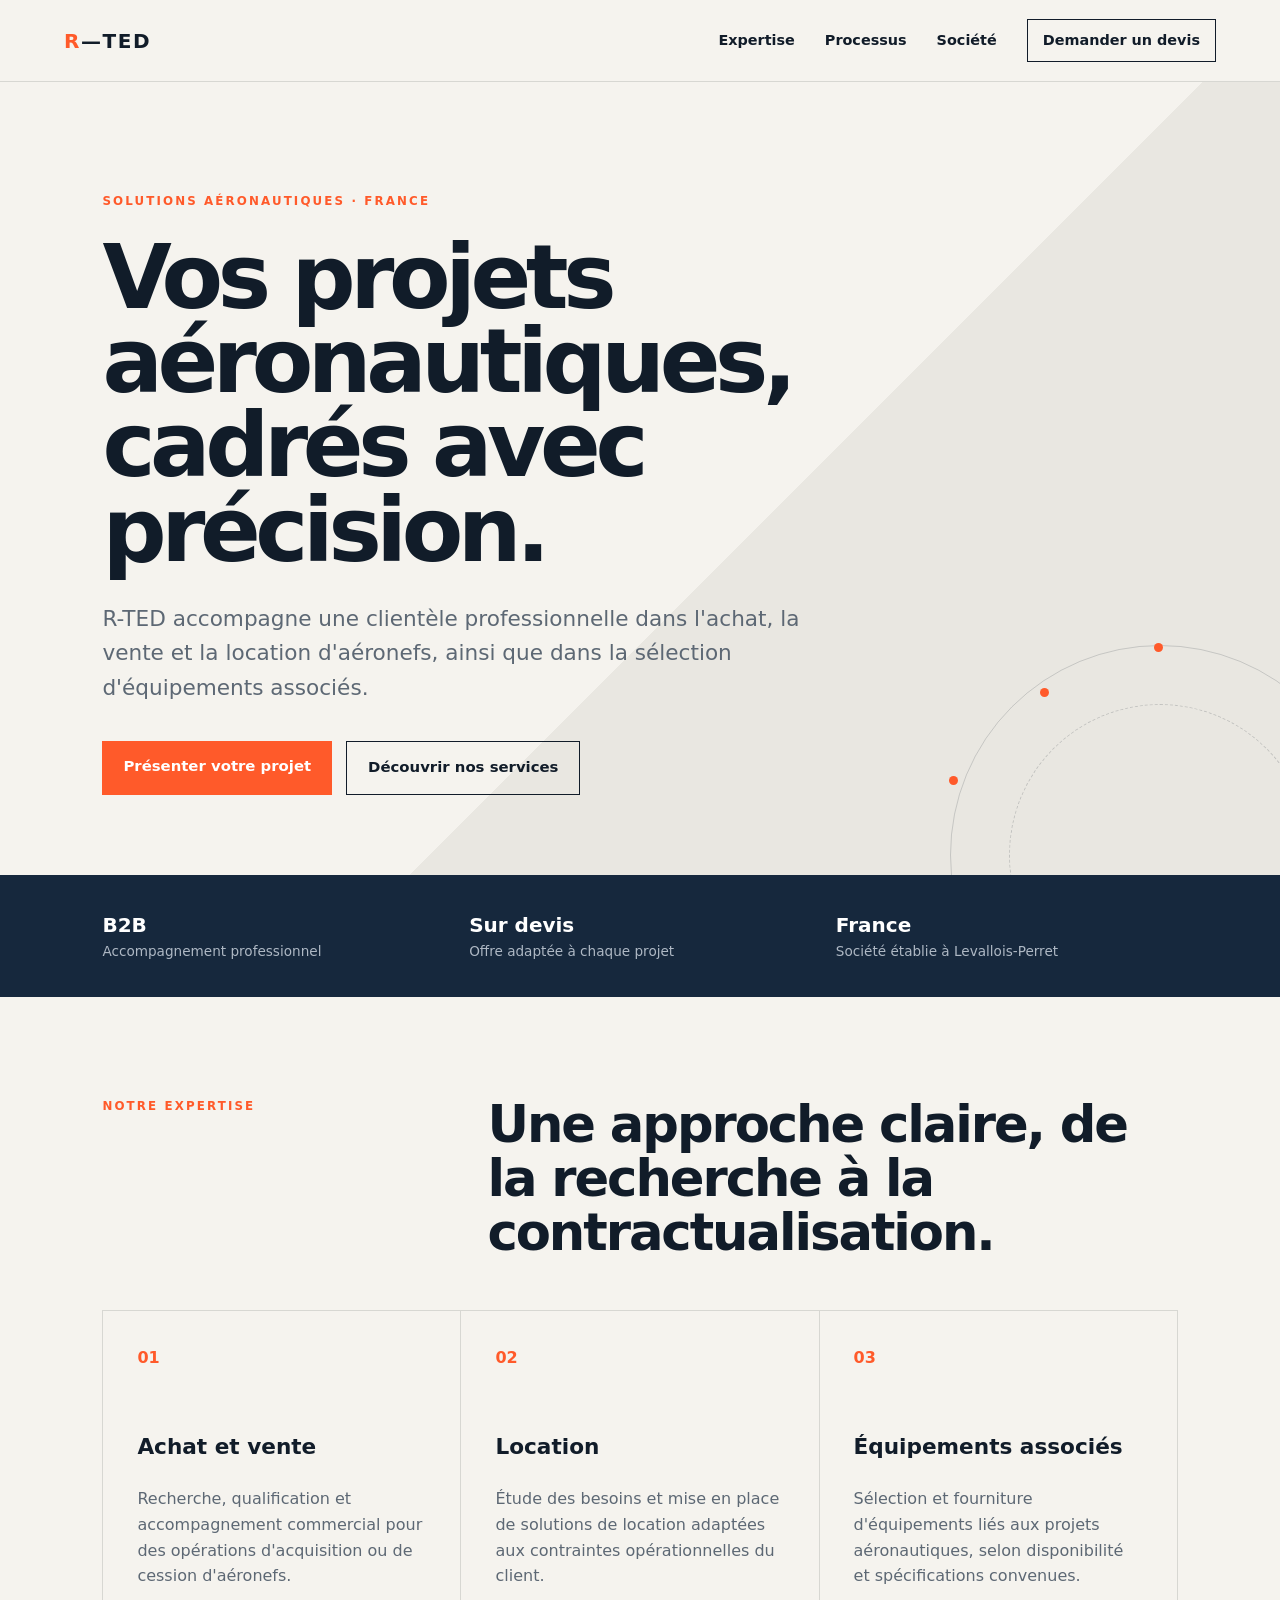
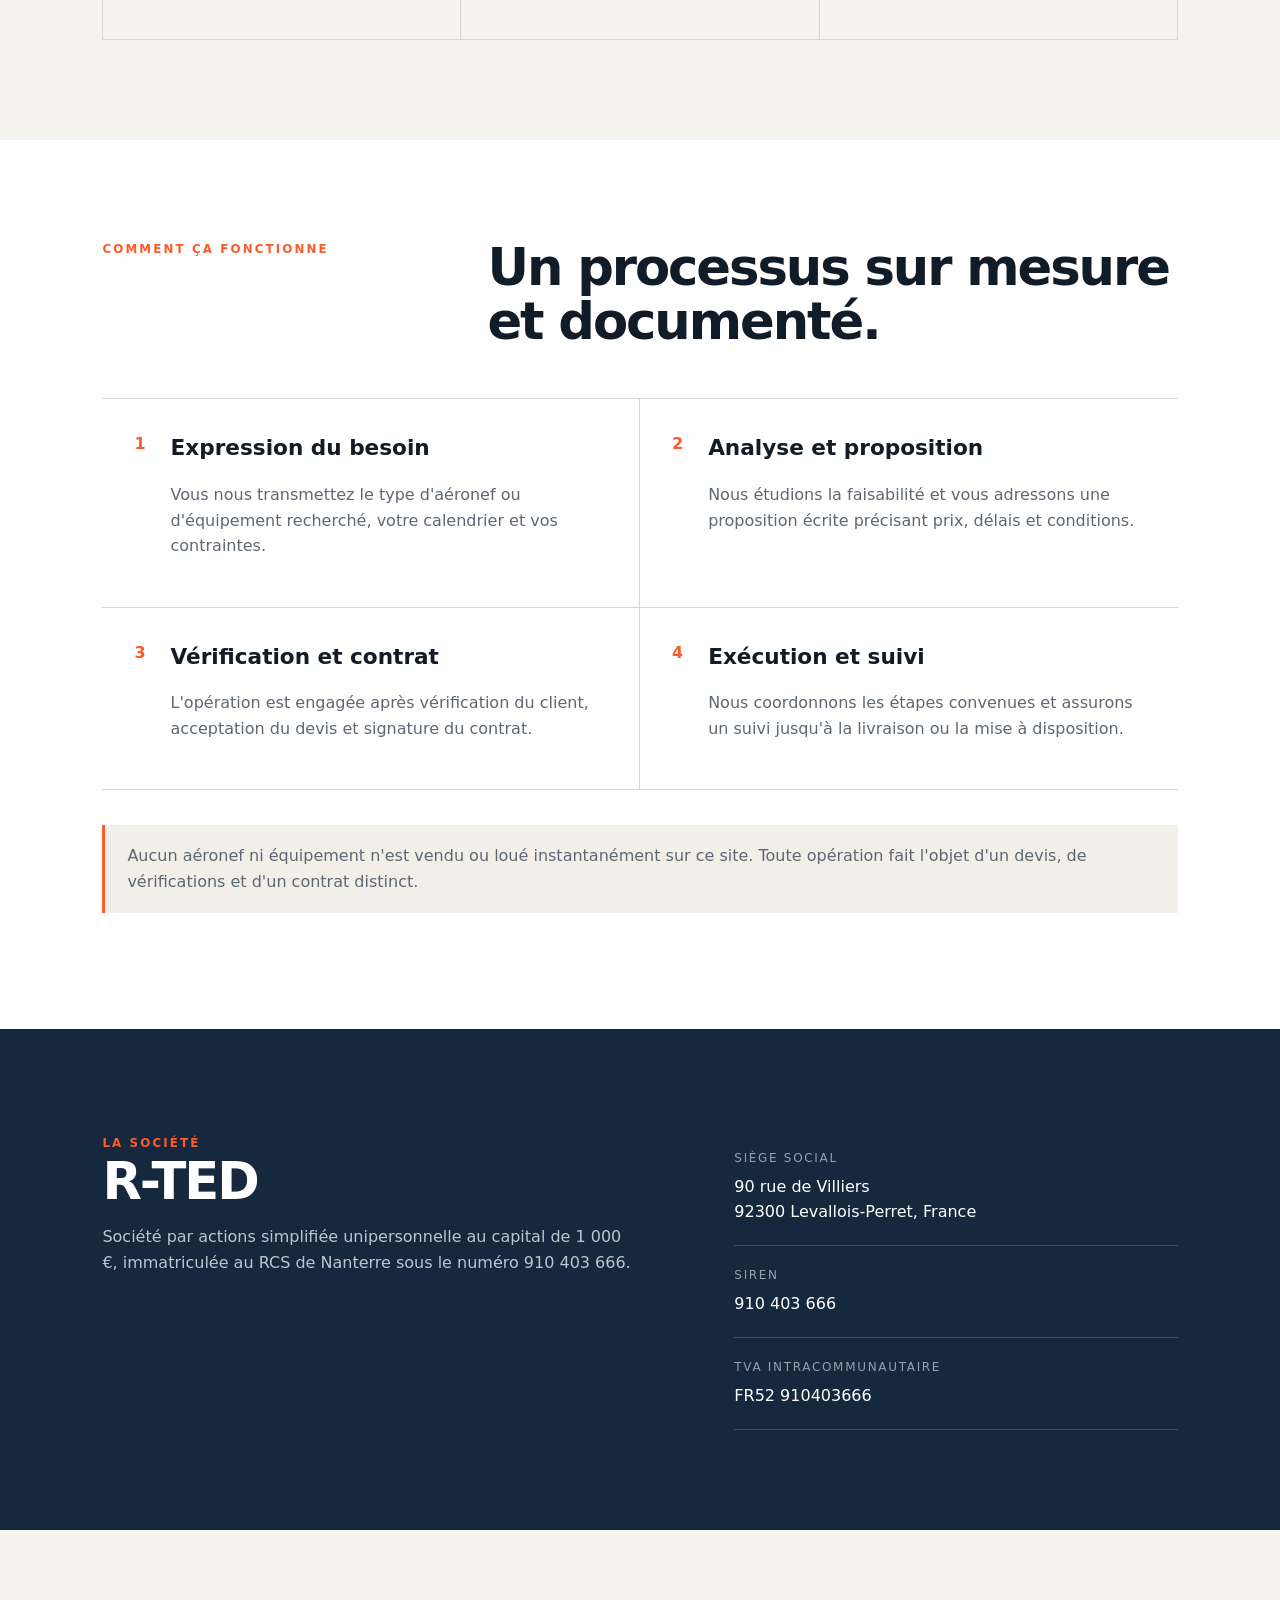
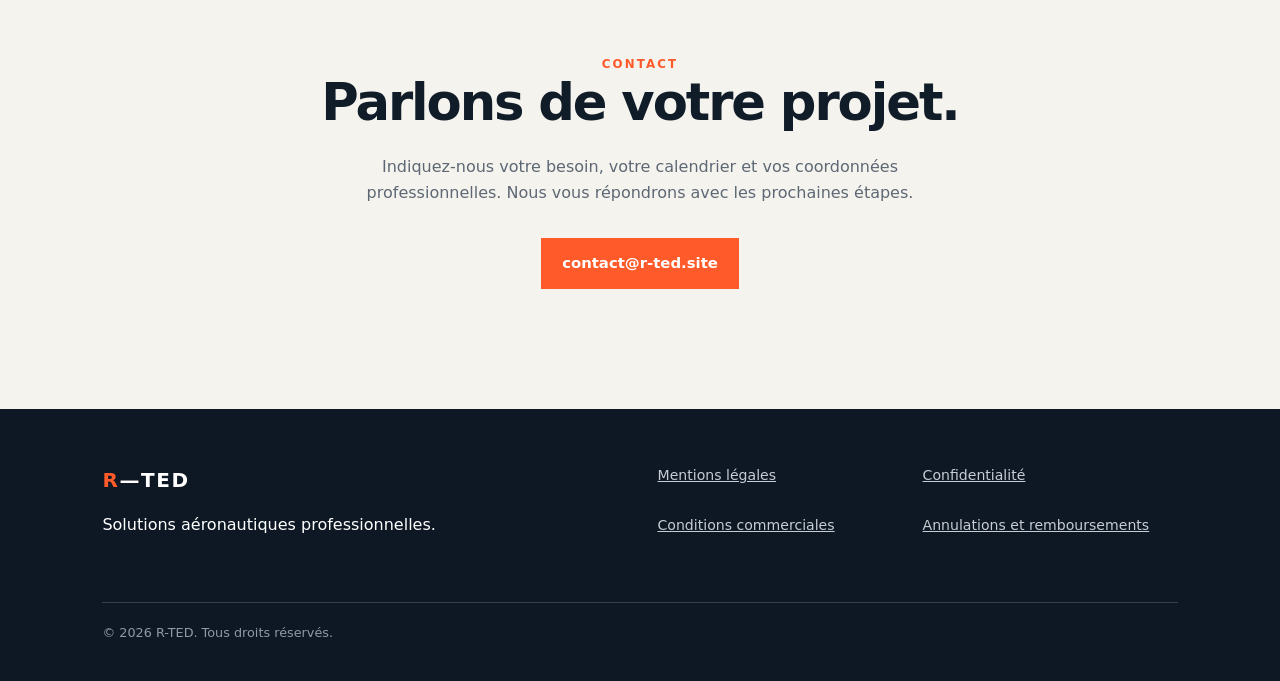
==== index.html @ b3099385 "Publish R-TED website" ====
<!doctype html>
<html lang="fr">
<head>
  <meta charset="utf-8">
  <meta name="viewport" content="width=device-width, initial-scale=1">
  <meta name="description" content="R-TED accompagne les professionnels dans l'achat, la vente et la location d'aéronefs et d'équipements associés.">
  <title>R-TED — Solutions aéronautiques professionnelles</title>
  <link rel="stylesheet" href="styles.css">
</head>
<body>
  <header class="site-header">
    <a class="brand" href="index.html" aria-label="Accueil R-TED"><span>R</span>—TED</a>
    <button class="menu-toggle" aria-expanded="false" aria-controls="nav">Menu</button>
    <nav id="nav" aria-label="Navigation principale">
      <a href="#expertise">Expertise</a>
      <a href="#processus">Processus</a>
      <a href="#societe">Société</a>
      <a class="nav-cta" href="#contact">Demander un devis</a>
    </nav>
  </header>

  <main>
    <section class="hero">
      <div class="eyebrow">Solutions aéronautiques · France</div>
      <h1>Vos projets aéronautiques, cadrés avec précision.</h1>
      <p class="hero-copy">R-TED accompagne une clientèle professionnelle dans l'achat, la vente et la location d'aéronefs, ainsi que dans la sélection d'équipements associés.</p>
      <div class="hero-actions">
        <a class="button primary" href="mailto:contact@r-ted.site?subject=Demande%20de%20devis%20R-TED">Présenter votre projet</a>
        <a class="button secondary" href="#expertise">Découvrir nos services</a>
      </div>
      <div class="flight-path" aria-hidden="true"><span></span><i></i><b></b></div>
    </section>

    <section class="stats" aria-label="Informations clés">
      <div><strong>B2B</strong><span>Accompagnement professionnel</span></div>
      <div><strong>Sur devis</strong><span>Offre adaptée à chaque projet</span></div>
      <div><strong>France</strong><span>Société établie à Levallois-Perret</span></div>
    </section>

    <section class="section" id="expertise">
      <div class="section-heading">
        <span class="kicker">Notre expertise</span>
        <h2>Une approche claire, de la recherche à la contractualisation.</h2>
      </div>
      <div class="cards">
        <article><span class="number">01</span><h3>Achat et vente</h3><p>Recherche, qualification et accompagnement commercial pour des opérations d'acquisition ou de cession d'aéronefs.</p></article>
        <article><span class="number">02</span><h3>Location</h3><p>Étude des besoins et mise en place de solutions de location adaptées aux contraintes opérationnelles du client.</p></article>
        <article><span class="number">03</span><h3>Équipements associés</h3><p>Sélection et fourniture d'équipements liés aux projets aéronautiques, selon disponibilité et spécifications convenues.</p></article>
      </div>
    </section>

    <section class="section process" id="processus">
      <div class="section-heading">
        <span class="kicker">Comment ça fonctionne</span>
        <h2>Un processus sur mesure et documenté.</h2>
      </div>
      <ol>
        <li><span>1</span><div><h3>Expression du besoin</h3><p>Vous nous transmettez le type d'aéronef ou d'équipement recherché, votre calendrier et vos contraintes.</p></div></li>
        <li><span>2</span><div><h3>Analyse et proposition</h3><p>Nous étudions la faisabilité et vous adressons une proposition écrite précisant prix, délais et conditions.</p></div></li>
        <li><span>3</span><div><h3>Vérification et contrat</h3><p>L'opération est engagée après vérification du client, acceptation du devis et signature du contrat.</p></div></li>
        <li><span>4</span><div><h3>Exécution et suivi</h3><p>Nous coordonnons les étapes convenues et assurons un suivi jusqu'à la livraison ou la mise à disposition.</p></div></li>
      </ol>
      <p class="notice">Aucun aéronef ni équipement n'est vendu ou loué instantanément sur ce site. Toute opération fait l'objet d'un devis, de vérifications et d'un contrat distinct.</p>
    </section>

    <section class="section company" id="societe">
      <div>
        <span class="kicker">La société</span>
        <h2>R-TED</h2>
        <p>Société par actions simplifiée unipersonnelle au capital de 1 000 €, immatriculée au RCS de Nanterre sous le numéro 910 403 666.</p>
      </div>
      <dl>
        <div><dt>Siège social</dt><dd>90 rue de Villiers<br>92300 Levallois-Perret, France</dd></div>
        <div><dt>SIREN</dt><dd>910 403 666</dd></div>
        <div><dt>TVA intracommunautaire</dt><dd>FR52 910403666</dd></div>
      </dl>
    </section>

    <section class="contact" id="contact">
      <span class="kicker">Contact</span>
      <h2>Parlons de votre projet.</h2>
      <p>Indiquez-nous votre besoin, votre calendrier et vos coordonnées professionnelles. Nous vous répondrons avec les prochaines étapes.</p>
      <a class="button primary" href="mailto:contact@r-ted.site?subject=Demande%20de%20devis%20R-TED">contact@r-ted.site</a>
    </section>
  </main>

  <footer>
    <div><a class="brand footer-brand" href="index.html"><span>R</span>—TED</a><p>Solutions aéronautiques professionnelles.</p></div>
    <div class="footer-links">
      <a href="mentions-legales.html">Mentions légales</a>
      <a href="confidentialite.html">Confidentialité</a>
      <a href="conditions.html">Conditions commerciales</a>
      <a href="remboursements.html">Annulations et remboursements</a>
    </div>
    <p class="copyright">© <span id="year"></span> R-TED. Tous droits réservés.</p>
  </footer>
  <script src="script.js"></script>
</body>
</html>
---- styles.css ----
:root{--ink:#111c29;--muted:#5d6874;--paper:#f5f3ee;--white:#fff;--line:#d7d7d2;--accent:#ff5a2a;--navy:#16283d}
*{box-sizing:border-box}html{scroll-behavior:smooth}body{margin:0;background:var(--paper);color:var(--ink);font-family:Inter,ui-sans-serif,system-ui,-apple-system,"Segoe UI",sans-serif;line-height:1.6}a{color:inherit}.site-header{height:82px;display:flex;align-items:center;justify-content:space-between;padding:0 clamp(24px,5vw,76px);border-bottom:1px solid var(--line);background:rgba(245,243,238,.95);position:sticky;top:0;z-index:20}.brand{text-decoration:none;font-weight:850;letter-spacing:.08em;font-size:1.25rem}.brand span{color:var(--accent)}nav{display:flex;align-items:center;gap:30px}nav a{text-decoration:none;font-size:.9rem;font-weight:650}.nav-cta{border:1px solid var(--ink);padding:9px 15px}.menu-toggle{display:none;background:none;border:1px solid var(--ink);padding:8px 12px}.hero{min-height:650px;padding:110px clamp(24px,8vw,130px) 80px;position:relative;overflow:hidden;background:linear-gradient(135deg,var(--paper) 58%,#e9e7e1 58%)}.eyebrow,.kicker{text-transform:uppercase;letter-spacing:.18em;font-size:.74rem;font-weight:800;color:var(--accent)}h1{font-size:clamp(3.2rem,7vw,6.8rem);line-height:.94;letter-spacing:-.06em;max-width:980px;margin:24px 0 30px}.hero-copy{font-size:clamp(1.05rem,2vw,1.35rem);max-width:760px;color:var(--muted)}.hero-actions{display:flex;gap:14px;margin-top:36px;flex-wrap:wrap}.button{display:inline-block;padding:14px 21px;text-decoration:none;font-weight:750;font-size:.93rem}.primary{background:var(--accent);color:#fff}.secondary{border:1px solid var(--ink)}.flight-path{position:absolute;width:420px;height:420px;border:1px solid rgba(17,28,41,.16);border-radius:50%;right:-90px;bottom:-190px}.flight-path:after{content:"";position:absolute;width:300px;height:300px;border:1px dashed rgba(17,28,41,.18);border-radius:50%;left:58px;top:58px}.flight-path span,.flight-path i,.flight-path b{position:absolute;border-radius:50%;background:var(--accent);width:9px;height:9px}.flight-path span{top:42px;left:89px}.flight-path i{top:130px;left:-2px}.flight-path b{top:-3px;left:203px}.stats{display:grid;grid-template-columns:repeat(3,1fr);background:var(--navy);color:white;padding:34px clamp(24px,8vw,130px);gap:25px}.stats div{display:flex;flex-direction:column}.stats strong{font-size:1.25rem}.stats span{color:#aeb8c4;font-size:.85rem}.section{padding:100px clamp(24px,8vw,130px)}.section-heading{display:grid;grid-template-columns:1fr 2fr;gap:40px;margin-bottom:50px}.section h2,.contact h2{font-size:clamp(2.2rem,4vw,4.2rem);line-height:1.06;letter-spacing:-.04em;margin:0}.cards{display:grid;grid-template-columns:repeat(3,1fr);gap:1px;background:var(--line);border:1px solid var(--line)}.cards article{background:var(--paper);padding:34px;min-height:310px}.number{color:var(--accent);font-weight:800}.cards h3,.process h3{font-size:1.35rem;margin-top:60px}.cards p,.process p,.company p{color:var(--muted)}.process{background:#fff}.process ol{list-style:none;padding:0;margin:0;display:grid;grid-template-columns:1fr 1fr;border-top:1px solid var(--line)}.process li{display:flex;gap:25px;padding:32px;border-bottom:1px solid var(--line)}.process li:nth-child(odd){border-right:1px solid var(--line)}.process li>span{font-weight:800;color:var(--accent)}.process h3{margin:0}.notice{background:#f2eee8;border-left:3px solid var(--accent);padding:18px 22px;margin-top:35px!important}.company{display:grid;grid-template-columns:1.2fr 1fr;gap:100px;background:var(--navy);color:#fff}.company p{max-width:620px;color:#bcc5cf}.company dl{margin:0}.company dl div{padding:20px 0;border-bottom:1px solid #405064}.company dt{font-size:.75rem;text-transform:uppercase;letter-spacing:.14em;color:#93a0af}.company dd{margin:6px 0 0}.contact{text-align:center;padding:120px 24px}.contact p{max-width:620px;margin:25px auto 32px;color:var(--muted)}footer{background:#0e1824;color:white;padding:55px clamp(24px,8vw,130px) 25px;display:grid;grid-template-columns:1fr 1fr;gap:35px}.footer-brand{color:white}.footer-links{display:grid;grid-template-columns:1fr 1fr;gap:10px}.footer-links a{color:#c6cdd5;font-size:.88rem}.copyright{grid-column:1/-1;border-top:1px solid #344151;padding-top:20px;color:#8e9aa7;font-size:.8rem}.legal{max-width:880px;margin:0 auto;padding:80px 24px 120px}.legal h1{font-size:clamp(2.5rem,6vw,4.5rem)}.legal h2{margin-top:40px;font-size:1.35rem}.legal p,.legal li{color:var(--muted)}.back{display:inline-block;margin-bottom:30px;text-decoration:none;font-weight:700}.updated{font-size:.85rem}.legal-box{border:1px solid var(--line);padding:20px;margin:25px 0;background:white}
@media(max-width:800px){.menu-toggle{display:block}nav{display:none;position:absolute;left:0;right:0;top:81px;padding:22px;background:var(--paper);flex-direction:column;align-items:flex-start;border-bottom:1px solid var(--line)}nav.open{display:flex}.hero{padding-top:75px;min-height:590px}.stats,.cards,.company{grid-template-columns:1fr}.section-heading{grid-template-columns:1fr}.process ol{grid-template-columns:1fr}.process li:nth-child(odd){border-right:0}.company{gap:35px}.footer-links{grid-template-columns:1fr}footer{grid-template-columns:1fr}.flight-path{opacity:.55}}
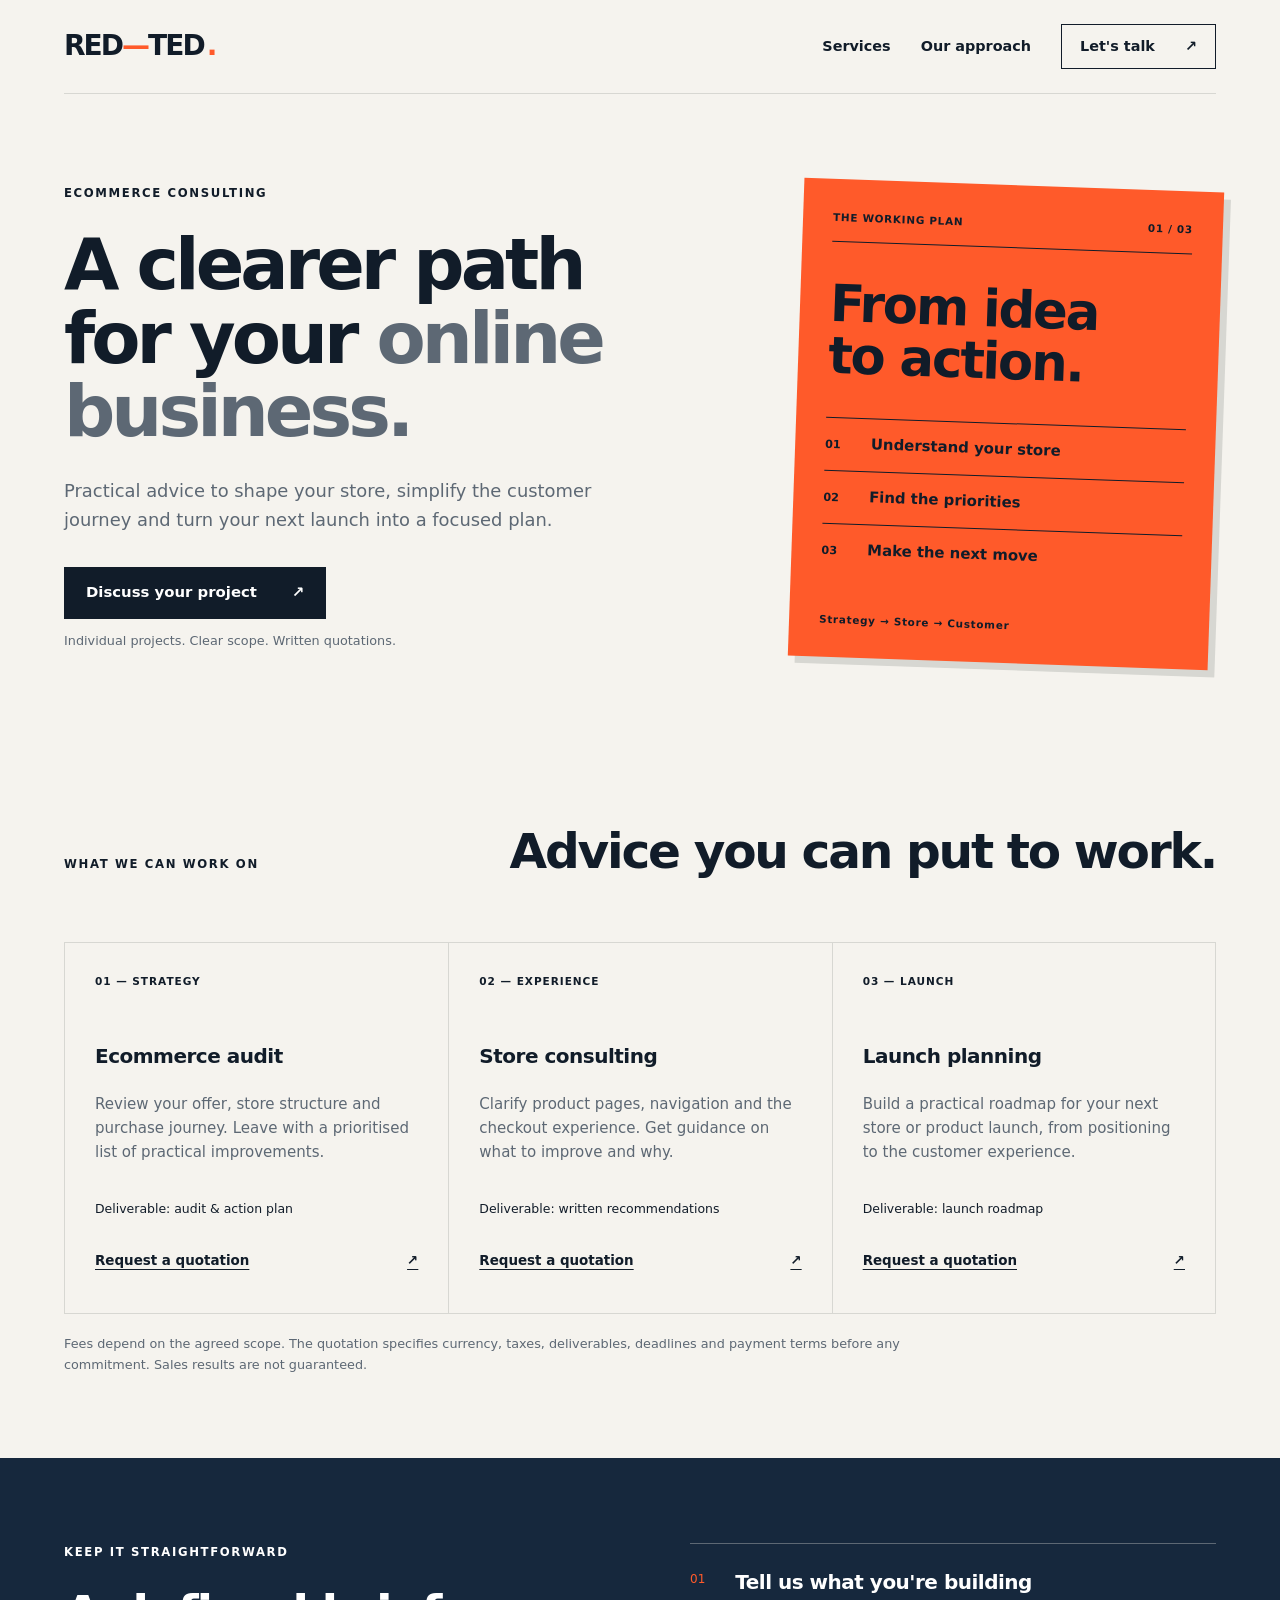
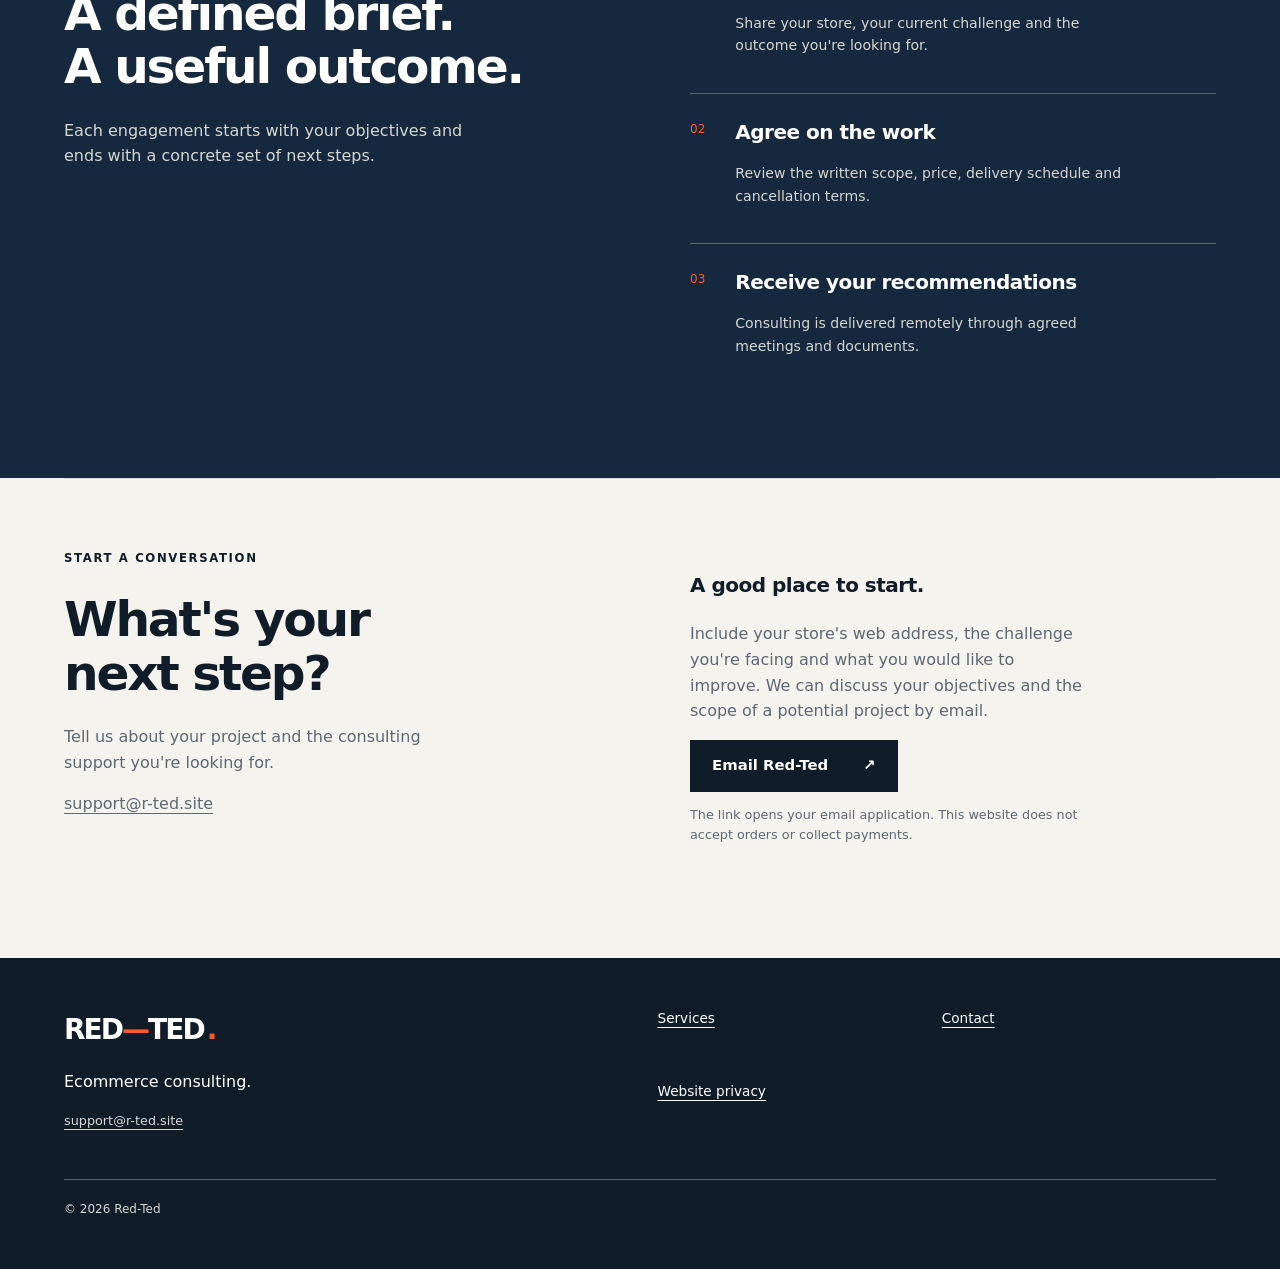
==== commit bccac667: "Replace aviation site with Red-Ted contact-only ecommerce consulting" ====
--- a/index.html
+++ b/index.html
@@ -1,99 +1,35 @@
 <!doctype html>
-<html lang="fr">
+<html lang="en">
 <head>
   <meta charset="utf-8">
   <meta name="viewport" content="width=device-width, initial-scale=1">
-  <meta name="description" content="R-TED accompagne les professionnels dans l'achat, la vente et la location d'aéronefs et d'équipements associés.">
-  <title>R-TED — Solutions aéronautiques professionnelles</title>
+  <meta name="description" content="Red-Ted: ecommerce consulting, store strategy, customer experience and launch planning.">
+  <title>Red-Ted — Ecommerce consulting</title>
+  <link rel="icon" href="favicon.svg" type="image/svg+xml">
   <link rel="stylesheet" href="styles.css">
+  <script src="config.js" defer></script>
+  <script src="script.js" defer></script>
 </head>
 <body>
-  <header class="site-header">
-    <a class="brand" href="index.html" aria-label="Accueil R-TED"><span>R</span>—TED</a>
-    <button class="menu-toggle" aria-expanded="false" aria-controls="nav">Menu</button>
-    <nav id="nav" aria-label="Navigation principale">
-      <a href="#expertise">Expertise</a>
-      <a href="#processus">Processus</a>
-      <a href="#societe">Société</a>
-      <a class="nav-cta" href="#contact">Demander un devis</a>
-    </nav>
+  <a class="skip" href="#main">Skip to content</a>
+  <header class="header wrap">
+    <a class="logo" href="index.html" aria-label="Red-Ted home">RED<span>—</span>TED<span class="logo-dot">.</span></a>
+    <button class="menu" type="button" aria-controls="navigation" aria-expanded="false">Menu</button>
+    <nav id="navigation" aria-label="Main navigation"><a href="#services">Services</a><a href="#approach">Our approach</a><a class="outline" href="#contact">Let's talk <span aria-hidden="true">↗</span></a></nav>
   </header>
-
-  <main>
-    <section class="hero">
-      <div class="eyebrow">Solutions aéronautiques · France</div>
-      <h1>Vos projets aéronautiques, cadrés avec précision.</h1>
-      <p class="hero-copy">R-TED accompagne une clientèle professionnelle dans l'achat, la vente et la location d'aéronefs, ainsi que dans la sélection d'équipements associés.</p>
-      <div class="hero-actions">
-        <a class="button primary" href="mailto:contact@r-ted.site?subject=Demande%20de%20devis%20R-TED">Présenter votre projet</a>
-        <a class="button secondary" href="#expertise">Découvrir nos services</a>
-      </div>
-      <div class="flight-path" aria-hidden="true"><span></span><i></i><b></b></div>
+  <main id="main">
+    <section class="hero wrap">
+      <div><p class="eyebrow">Ecommerce consulting</p><h1>A clearer path<br>for your <span>online business.</span></h1><p class="intro">Practical advice to shape your store, simplify the customer journey and turn your next launch into a focused plan.</p><a class="button" href="#contact">Discuss your project <span aria-hidden="true">↗</span></a><p class="small">Individual projects. Clear scope. Written quotations.</p></div>
+      <aside class="project-note" aria-label="Consulting process illustration"><div class="note-top"><span>THE WORKING PLAN</span><span>01 / 03</span></div><h2>From idea<br>to action.</h2><ol><li><span>01</span> Understand your store</li><li><span>02</span> Find the priorities</li><li><span>03</span> Make the next move</li></ol><div class="note-bottom">Strategy → Store → Customer</div></aside>
     </section>
-
-    <section class="stats" aria-label="Informations clés">
-      <div><strong>B2B</strong><span>Accompagnement professionnel</span></div>
-      <div><strong>Sur devis</strong><span>Offre adaptée à chaque projet</span></div>
-      <div><strong>France</strong><span>Société établie à Levallois-Perret</span></div>
-    </section>
-
-    <section class="section" id="expertise">
-      <div class="section-heading">
-        <span class="kicker">Notre expertise</span>
-        <h2>Une approche claire, de la recherche à la contractualisation.</h2>
-      </div>
-      <div class="cards">
-        <article><span class="number">01</span><h3>Achat et vente</h3><p>Recherche, qualification et accompagnement commercial pour des opérations d'acquisition ou de cession d'aéronefs.</p></article>
-        <article><span class="number">02</span><h3>Location</h3><p>Étude des besoins et mise en place de solutions de location adaptées aux contraintes opérationnelles du client.</p></article>
-        <article><span class="number">03</span><h3>Équipements associés</h3><p>Sélection et fourniture d'équipements liés aux projets aéronautiques, selon disponibilité et spécifications convenues.</p></article>
-      </div>
-    </section>
-
-    <section class="section process" id="processus">
-      <div class="section-heading">
-        <span class="kicker">Comment ça fonctionne</span>
-        <h2>Un processus sur mesure et documenté.</h2>
-      </div>
-      <ol>
-        <li><span>1</span><div><h3>Expression du besoin</h3><p>Vous nous transmettez le type d'aéronef ou d'équipement recherché, votre calendrier et vos contraintes.</p></div></li>
-        <li><span>2</span><div><h3>Analyse et proposition</h3><p>Nous étudions la faisabilité et vous adressons une proposition écrite précisant prix, délais et conditions.</p></div></li>
-        <li><span>3</span><div><h3>Vérification et contrat</h3><p>L'opération est engagée après vérification du client, acceptation du devis et signature du contrat.</p></div></li>
-        <li><span>4</span><div><h3>Exécution et suivi</h3><p>Nous coordonnons les étapes convenues et assurons un suivi jusqu'à la livraison ou la mise à disposition.</p></div></li>
-      </ol>
-      <p class="notice">Aucun aéronef ni équipement n'est vendu ou loué instantanément sur ce site. Toute opération fait l'objet d'un devis, de vérifications et d'un contrat distinct.</p>
-    </section>
-
-    <section class="section company" id="societe">
-      <div>
-        <span class="kicker">La société</span>
-        <h2>R-TED</h2>
-        <p>Société par actions simplifiée unipersonnelle au capital de 1 000 €, immatriculée au RCS de Nanterre sous le numéro 910 403 666.</p>
-      </div>
-      <dl>
-        <div><dt>Siège social</dt><dd>90 rue de Villiers<br>92300 Levallois-Perret, France</dd></div>
-        <div><dt>SIREN</dt><dd>910 403 666</dd></div>
-        <div><dt>TVA intracommunautaire</dt><dd>FR52 910403666</dd></div>
-      </dl>
-    </section>
-
-    <section class="contact" id="contact">
-      <span class="kicker">Contact</span>
-      <h2>Parlons de votre projet.</h2>
-      <p>Indiquez-nous votre besoin, votre calendrier et vos coordonnées professionnelles. Nous vous répondrons avec les prochaines étapes.</p>
-      <a class="button primary" href="mailto:contact@r-ted.site?subject=Demande%20de%20devis%20R-TED">contact@r-ted.site</a>
-    </section>
+    <section class="services wrap" id="services"><div class="section-head"><p class="eyebrow">What we can work on</p><h2>Advice you can put to work.</h2></div><div class="service-grid">
+      <article><span class="index">01 — STRATEGY</span><h3>Ecommerce audit</h3><p>Review your offer, store structure and purchase journey. Leave with a prioritised list of practical improvements.</p><div class="deliverable">Deliverable: audit & action plan</div><a href="#contact">Request a quotation <span aria-hidden="true">↗</span></a></article>
+      <article><span class="index">02 — EXPERIENCE</span><h3>Store consulting</h3><p>Clarify product pages, navigation and the checkout experience. Get guidance on what to improve and why.</p><div class="deliverable">Deliverable: written recommendations</div><a href="#contact">Request a quotation <span aria-hidden="true">↗</span></a></article>
+      <article><span class="index">03 — LAUNCH</span><h3>Launch planning</h3><p>Build a practical roadmap for your next store or product launch, from positioning to the customer experience.</p><div class="deliverable">Deliverable: launch roadmap</div><a href="#contact">Request a quotation <span aria-hidden="true">↗</span></a></article>
+    </div><p class="small">Fees depend on the agreed scope. The quotation specifies currency, taxes, deliverables, deadlines and payment terms before any commitment. Sales results are not guaranteed.</p></section>
+    <section class="approach" id="approach"><div class="wrap approach-inner"><div><p class="eyebrow">Keep it straightforward</p><h2>A defined brief.<br>A useful outcome.</h2><p>Each engagement starts with your objectives and ends with a concrete set of next steps.</p></div><ol><li><span>01</span><div><h3>Tell us what you're building</h3><p>Share your store, your current challenge and the outcome you're looking for.</p></div></li><li><span>02</span><div><h3>Agree on the work</h3><p>Review the written scope, price, delivery schedule and cancellation terms.</p></div></li><li><span>03</span><div><h3>Receive your recommendations</h3><p>Consulting is delivered remotely through agreed meetings and documents.</p></div></li></ol></div></section>
+    <section class="contact wrap" id="contact"><div><p class="eyebrow">Start a conversation</p><h2>What's your<br>next step?</h2><p>Tell us about your project and the consulting support you're looking for.</p><p class="contact-email"><a href="mailto:support@r-ted.site">support@r-ted.site</a></p></div><div><h3>A good place to start.</h3><p>Include your store's web address, the challenge you're facing and what you would like to improve. We can discuss your objectives and the scope of a potential project by email.</p><a class="button" href="mailto:support@r-ted.site?subject=Red-Ted%20consulting%20enquiry">Email Red-Ted <span aria-hidden="true">↗</span></a><p class="small">The link opens your email application. This website does not accept orders or collect payments.</p></div></section>
   </main>
-
-  <footer>
-    <div><a class="brand footer-brand" href="index.html"><span>R</span>—TED</a><p>Solutions aéronautiques professionnelles.</p></div>
-    <div class="footer-links">
-      <a href="mentions-legales.html">Mentions légales</a>
-      <a href="confidentialite.html">Confidentialité</a>
-      <a href="conditions.html">Conditions commerciales</a>
-      <a href="remboursements.html">Annulations et remboursements</a>
-    </div>
-    <p class="copyright">© <span id="year"></span> R-TED. Tous droits réservés.</p>
-  </footer>
-  <script src="script.js"></script>
+  <footer><div class="wrap footer-inner"><div><a class="logo" href="index.html">RED<span>—</span>TED<span class="logo-dot">.</span></a><p>Ecommerce consulting.</p><p class="small"><a href="mailto:support@r-ted.site">support@r-ted.site</a></p></div><nav aria-label="Footer links"><a href="#services">Services</a><a href="#contact">Contact</a><a href="policies.html">Website privacy</a></nav><p class="copyright">© <span id="year">2026</span> Red-Ted</p></div></footer>
 </body>
 </html>
--- a/styles.css
+++ b/styles.css
@@ -1,3 +1,3 @@
-:root{--ink:#111c29;--muted:#5d6874;--paper:#f5f3ee;--white:#fff;--line:#d7d7d2;--accent:#ff5a2a;--navy:#16283d}
-*{box-sizing:border-box}html{scroll-behavior:smooth}body{margin:0;background:var(--paper);color:var(--ink);font-family:Inter,ui-sans-serif,system-ui,-apple-system,"Segoe UI",sans-serif;line-height:1.6}a{color:inherit}.site-header{height:82px;display:flex;align-items:center;justify-content:space-between;padding:0 clamp(24px,5vw,76px);border-bottom:1px solid var(--line);background:rgba(245,243,238,.95);position:sticky;top:0;z-index:20}.brand{text-decoration:none;font-weight:850;letter-spacing:.08em;font-size:1.25rem}.brand span{color:var(--accent)}nav{display:flex;align-items:center;gap:30px}nav a{text-decoration:none;font-size:.9rem;font-weight:650}.nav-cta{border:1px solid var(--ink);padding:9px 15px}.menu-toggle{display:none;background:none;border:1px solid var(--ink);padding:8px 12px}.hero{min-height:650px;padding:110px clamp(24px,8vw,130px) 80px;position:relative;overflow:hidden;background:linear-gradient(135deg,var(--paper) 58%,#e9e7e1 58%)}.eyebrow,.kicker{text-transform:uppercase;letter-spacing:.18em;font-size:.74rem;font-weight:800;color:var(--accent)}h1{font-size:clamp(3.2rem,7vw,6.8rem);line-height:.94;letter-spacing:-.06em;max-width:980px;margin:24px 0 30px}.hero-copy{font-size:clamp(1.05rem,2vw,1.35rem);max-width:760px;color:var(--muted)}.hero-actions{display:flex;gap:14px;margin-top:36px;flex-wrap:wrap}.button{display:inline-block;padding:14px 21px;text-decoration:none;font-weight:750;font-size:.93rem}.primary{background:var(--accent);color:#fff}.secondary{border:1px solid var(--ink)}.flight-path{position:absolute;width:420px;height:420px;border:1px solid rgba(17,28,41,.16);border-radius:50%;right:-90px;bottom:-190px}.flight-path:after{content:"";position:absolute;width:300px;height:300px;border:1px dashed rgba(17,28,41,.18);border-radius:50%;left:58px;top:58px}.flight-path span,.flight-path i,.flight-path b{position:absolute;border-radius:50%;background:var(--accent);width:9px;height:9px}.flight-path span{top:42px;left:89px}.flight-path i{top:130px;left:-2px}.flight-path b{top:-3px;left:203px}.stats{display:grid;grid-template-columns:repeat(3,1fr);background:var(--navy);color:white;padding:34px clamp(24px,8vw,130px);gap:25px}.stats div{display:flex;flex-direction:column}.stats strong{font-size:1.25rem}.stats span{color:#aeb8c4;font-size:.85rem}.section{padding:100px clamp(24px,8vw,130px)}.section-heading{display:grid;grid-template-columns:1fr 2fr;gap:40px;margin-bottom:50px}.section h2,.contact h2{font-size:clamp(2.2rem,4vw,4.2rem);line-height:1.06;letter-spacing:-.04em;margin:0}.cards{display:grid;grid-template-columns:repeat(3,1fr);gap:1px;background:var(--line);border:1px solid var(--line)}.cards article{background:var(--paper);padding:34px;min-height:310px}.number{color:var(--accent);font-weight:800}.cards h3,.process h3{font-size:1.35rem;margin-top:60px}.cards p,.process p,.company p{color:var(--muted)}.process{background:#fff}.process ol{list-style:none;padding:0;margin:0;display:grid;grid-template-columns:1fr 1fr;border-top:1px solid var(--line)}.process li{display:flex;gap:25px;padding:32px;border-bottom:1px solid var(--line)}.process li:nth-child(odd){border-right:1px solid var(--line)}.process li>span{font-weight:800;color:var(--accent)}.process h3{margin:0}.notice{background:#f2eee8;border-left:3px solid var(--accent);padding:18px 22px;margin-top:35px!important}.company{display:grid;grid-template-columns:1.2fr 1fr;gap:100px;background:var(--navy);color:#fff}.company p{max-width:620px;color:#bcc5cf}.company dl{margin:0}.company dl div{padding:20px 0;border-bottom:1px solid #405064}.company dt{font-size:.75rem;text-transform:uppercase;letter-spacing:.14em;color:#93a0af}.company dd{margin:6px 0 0}.contact{text-align:center;padding:120px 24px}.contact p{max-width:620px;margin:25px auto 32px;color:var(--muted)}footer{background:#0e1824;color:white;padding:55px clamp(24px,8vw,130px) 25px;display:grid;grid-template-columns:1fr 1fr;gap:35px}.footer-brand{color:white}.footer-links{display:grid;grid-template-columns:1fr 1fr;gap:10px}.footer-links a{color:#c6cdd5;font-size:.88rem}.copyright{grid-column:1/-1;border-top:1px solid #344151;padding-top:20px;color:#8e9aa7;font-size:.8rem}.legal{max-width:880px;margin:0 auto;padding:80px 24px 120px}.legal h1{font-size:clamp(2.5rem,6vw,4.5rem)}.legal h2{margin-top:40px;font-size:1.35rem}.legal p,.legal li{color:var(--muted)}.back{display:inline-block;margin-bottom:30px;text-decoration:none;font-weight:700}.updated{font-size:.85rem}.legal-box{border:1px solid var(--line);padding:20px;margin:25px 0;background:white}
-@media(max-width:800px){.menu-toggle{display:block}nav{display:none;position:absolute;left:0;right:0;top:81px;padding:22px;background:var(--paper);flex-direction:column;align-items:flex-start;border-bottom:1px solid var(--line)}nav.open{display:flex}.hero{padding-top:75px;min-height:590px}.stats,.cards,.company{grid-template-columns:1fr}.section-heading{grid-template-columns:1fr}.process ol{grid-template-columns:1fr}.process li:nth-child(odd){border-right:0}.company{gap:35px}.footer-links{grid-template-columns:1fr}footer{grid-template-columns:1fr}.flight-path{opacity:.55}}
+:root{--ink:#111c29;--muted:#5d6874;--paper:#f5f3ee;--white:#fff;--line:#d7d7d2;--accent:#ff5a2a;--navy:#16283d;--gap:clamp(24px,5vw,76px)}
+*{box-sizing:border-box}html{scroll-behavior:smooth;scroll-padding-top:25px}body{margin:0;background:var(--paper);color:var(--ink);font-family:Inter,ui-sans-serif,system-ui,-apple-system,"Segoe UI",sans-serif;line-height:1.6}a{color:inherit;text-underline-offset:4px}button,input,textarea{font:inherit}.wrap{width:min(1220px,100% - var(--gap)*2);margin-inline:auto}.draft{background:var(--navy);color:var(--white);padding:9px var(--gap);font-size:.78rem;text-align:center}.skip{position:fixed;top:-100px;background:var(--ink);color:white;padding:12px;z-index:50}.skip:focus{top:0}.header{display:flex;align-items:center;justify-content:space-between;min-height:94px;border-bottom:1px solid var(--line)}.logo{text-decoration:none;font-size:1.75rem;font-weight:850;letter-spacing:-.07em;white-space:nowrap}.logo span{color:var(--accent)}.logo-dot{margin-left:3px}.header nav{display:flex;align-items:center;gap:30px}.header nav a{text-decoration:none;font-weight:600;font-size:.9rem;padding-block:12px}.header nav .outline{border:1px solid var(--ink);padding:10px 18px;display:flex;gap:30px}.menu{display:none;min-height:44px;background:transparent;border:1px solid var(--ink);padding:8px 14px}.hero{padding-block:90px;display:grid;grid-template-columns:1.6fr 1fr;gap:60px;align-items:center}.eyebrow{font-size:.73rem;letter-spacing:.14em;font-weight:800;text-transform:uppercase;margin:0 0 25px}h1{font-size:clamp(2.8rem,5.6vw,5.8rem);line-height:1.03;letter-spacing:-.055em;margin:0 0 28px;font-weight:750}h1 span{color:var(--muted)}.intro{font-size:1.12rem;max-width:580px;color:var(--muted);margin-bottom:32px}.button{display:inline-flex;justify-content:space-between;align-items:center;gap:35px;min-height:52px;background:var(--ink);color:var(--white);padding:14px 22px;border:0;text-decoration:none;font-size:.93rem;font-weight:650;cursor:pointer}.button:hover{background:var(--navy)}.button:active{transform:translateY(1px)}.small{font-size:.8rem;color:var(--muted)}.project-note{padding:30px;background:var(--accent);transform:rotate(2deg);color:var(--ink);box-shadow:7px 7px 0 var(--line)}.note-top,.note-bottom{font-size:.65rem;font-weight:750;letter-spacing:.07em}.note-top{display:flex;justify-content:space-between;border-bottom:1px solid var(--ink);padding-bottom:15px}.project-note h2{font-size:clamp(2.9rem,4vw,4.5rem);line-height:1.03;letter-spacing:-.04em;margin:35px 0}.project-note ol{padding:0;list-style:none}.project-note li{padding:14px 0;border-top:1px solid var(--ink);font-size:.93rem;font-weight:600}.project-note li span{margin-right:25px;font-size:.7rem}.note-bottom{margin-top:35px}.services,.shop{padding-block:70px}.section-head{display:flex;justify-content:space-between;gap:35px;align-items:baseline;margin-bottom:40px}h2{font-size:clamp(2.1rem,3.8vw,3.8rem);line-height:1.1;letter-spacing:-.045em;font-weight:700;margin:0 0 24px}.service-grid{display:grid;grid-template-columns:repeat(3,1fr);border:1px solid var(--line)}.service-grid article{padding:30px;display:flex;flex-direction:column}.service-grid article+article{border-left:1px solid var(--line)}.index{font-size:.66rem;font-weight:800;letter-spacing:.09em}h3{font-size:1.25rem;letter-spacing:-.025em}.service-grid h3{margin-top:50px}.service-grid p{color:var(--muted);font-size:.94rem;margin-top:0;flex:1}.deliverable{font-size:.78rem;margin:20px 0}.service-grid a{display:flex;justify-content:space-between;font-size:.84rem;font-weight:700;min-height:44px;align-items:center}.services>.small{max-width:890px;margin-top:20px}.approach{background:var(--navy);color:var(--white);padding-block:85px}.approach-inner{display:grid;grid-template-columns:1fr 1fr;gap:100px}.approach p{color:var(--line);max-width:410px}.approach .eyebrow{color:var(--white)}.approach ol{padding:0;margin:0;list-style:none}.approach li{display:flex;gap:30px;padding:22px 0;border-top:1px solid var(--muted)}.approach li>span{font-size:.75rem;padding-top:4px;color:var(--accent)}.approach h3{margin:0}.approach li p{font-size:.88rem}.shop{display:grid;grid-template-columns:1fr 1fr;gap:100px;align-items:center}.shop>div>p:not(.eyebrow){color:var(--muted);max-width:450px}.empty-shop{border:1px dashed var(--muted);padding:40px;text-align:center}.empty-shop p{font-size:.85rem;max-width:350px;margin-inline:auto}.contact{display:grid;grid-template-columns:1fr 1fr;gap:100px;padding-block:70px 100px;border-top:1px solid var(--line)}.contact>div>p:not(.eyebrow){max-width:400px;color:var(--muted)}form label{display:block;font-size:.85rem;font-weight:650;margin-bottom:8px}form input,form textarea{display:block;width:100%;border:1px solid var(--line);padding:12px;background:var(--white);color:var(--ink);border-radius:0;margin-bottom:18px;min-height:48px}textarea{resize:vertical}.contact-email{overflow-wrap:anywhere}#form-status{font-size:.85rem}footer{background:var(--ink);color:var(--white);padding-block:50px}.footer-inner{display:grid;grid-template-columns:1fr 1fr;gap:35px}.footer-inner .small{color:var(--line)}footer nav{display:grid;grid-template-columns:1fr 1fr;gap:10px}footer nav a{font-size:.85rem;min-height:44px}.copyright{grid-column:1/-1;font-size:.75rem;border-top:1px solid var(--muted);padding-top:20px;color:var(--line);margin:0}.legal{max-width:850px;padding-block:65px}.legal h1{font-size:3rem}.legal section{border-top:1px solid var(--line);padding-block:35px}.legal section h2{font-size:1.7rem}.legal p,.legal li{color:var(--muted)}.legal-list{display:grid;grid-template-columns:160px 1fr;gap:10px}.legal-list dt{font-weight:600}.legal-list dd{margin:0;overflow-wrap:anywhere}.legal-links{display:flex;flex-wrap:wrap;gap:20px;margin-bottom:40px}:focus-visible{outline:3px solid var(--accent);outline-offset:4px}[hidden]{display:none!important}
+@media(max-width:800px){.header{min-height:76px;position:relative}.menu{display:block}.header nav{display:none;position:absolute;top:75px;left:0;right:0;z-index:10;flex-direction:column;align-items:stretch;background:var(--paper);border:1px solid var(--line);padding:20px}.header nav.open{display:flex}.hero{grid-template-columns:1fr;gap:45px;padding-block:50px 65px}.project-note{transform:none;max-width:460px;width:100%}.section-head{display:block}.service-grid{grid-template-columns:1fr}.service-grid article+article{border-left:0;border-top:1px solid var(--line)}.service-grid h3{margin-top:25px}.services,.shop{padding-block:50px}.approach-inner,.shop,.contact{grid-template-columns:1fr;gap:35px}.approach{padding-block:55px}.contact{padding-block:50px 65px}.footer-inner{grid-template-columns:1fr}.legal-list{grid-template-columns:1fr}.legal-list dd{margin-bottom:10px}}@media(prefers-reduced-motion:reduce){html{scroll-behavior:auto}}
